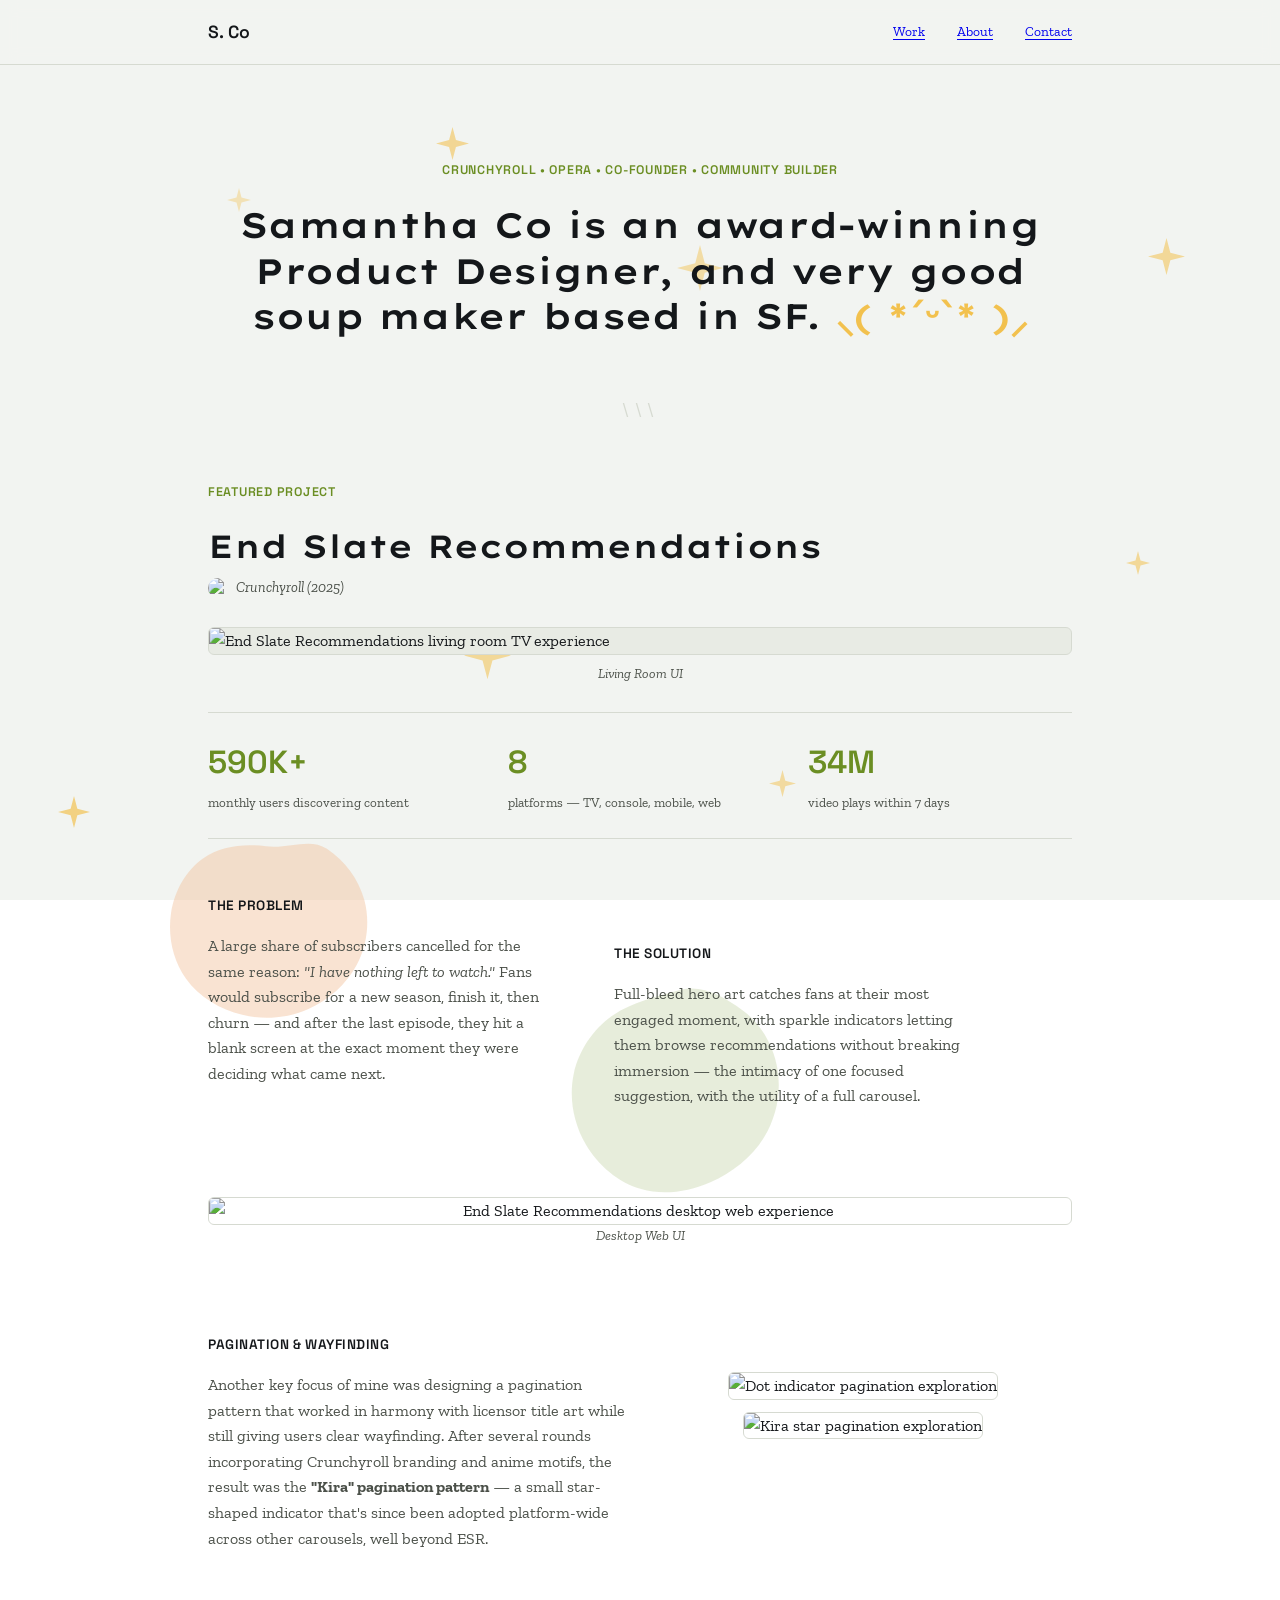
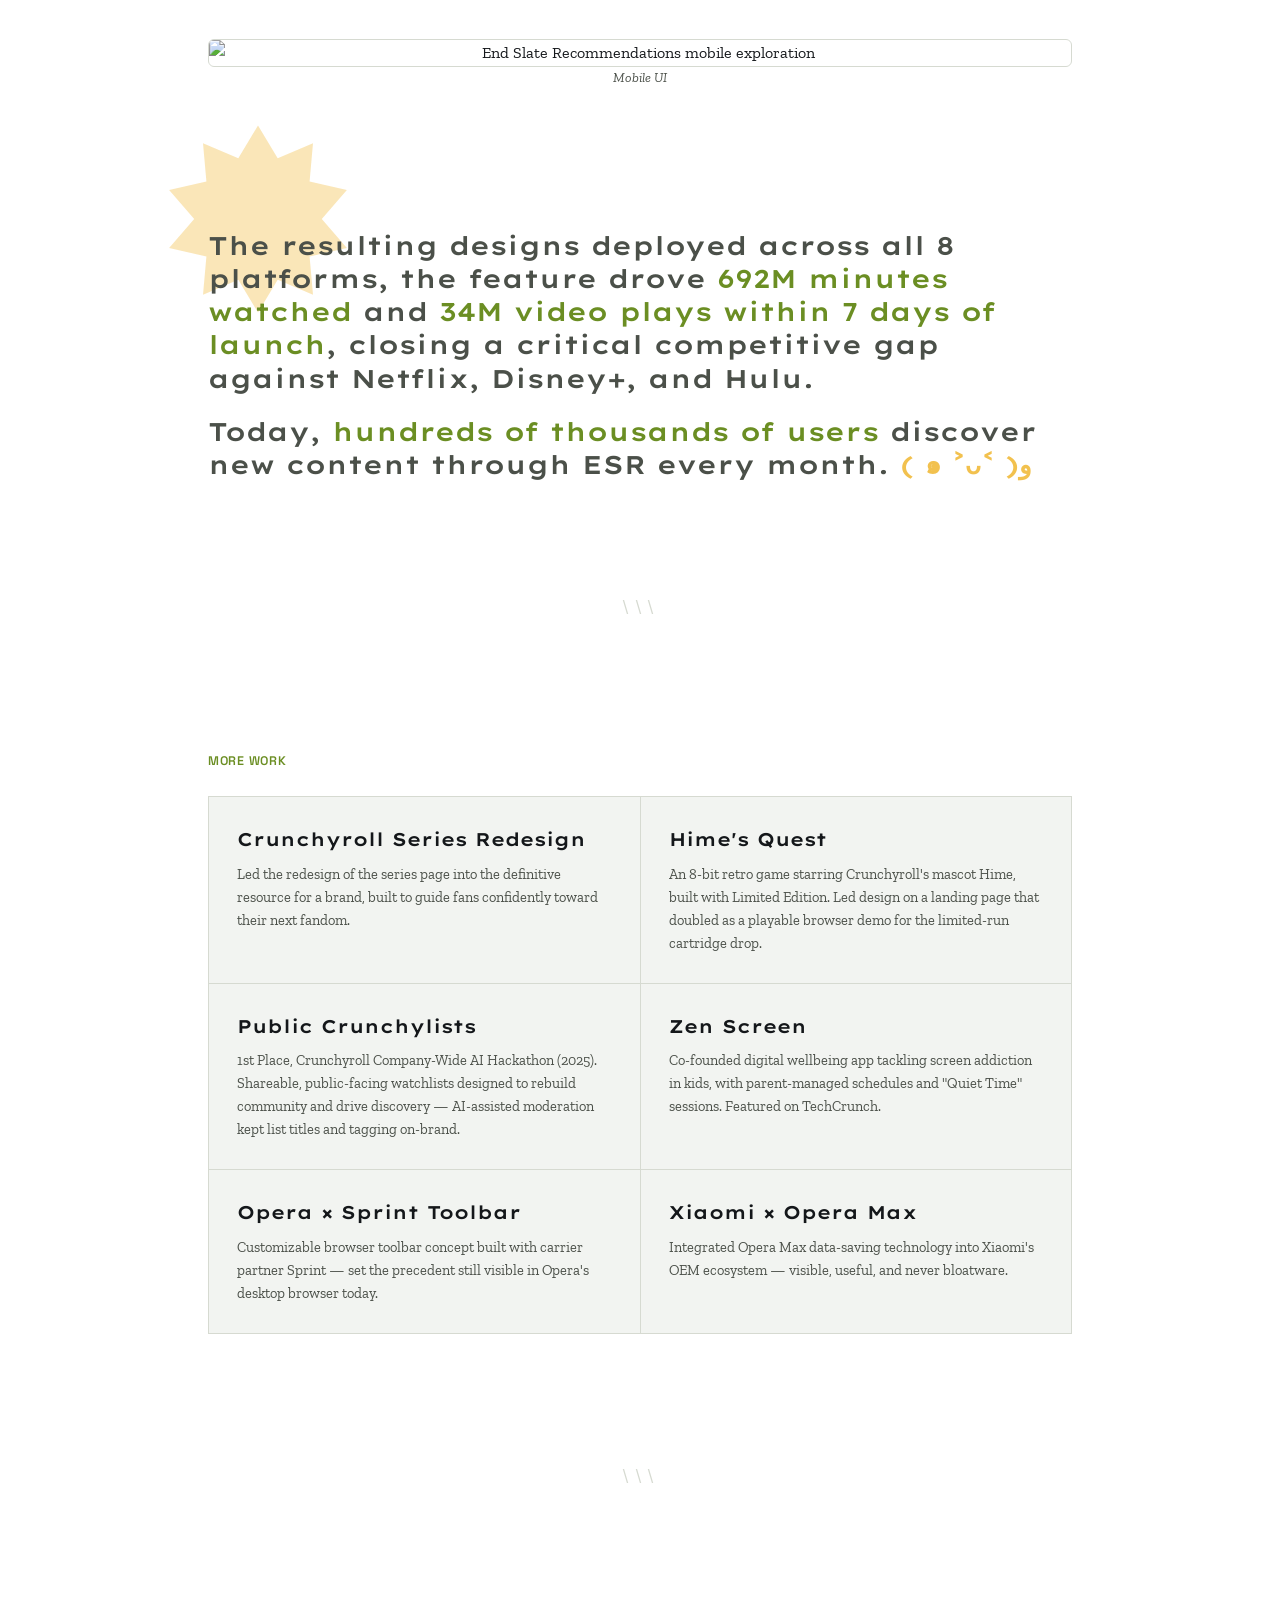
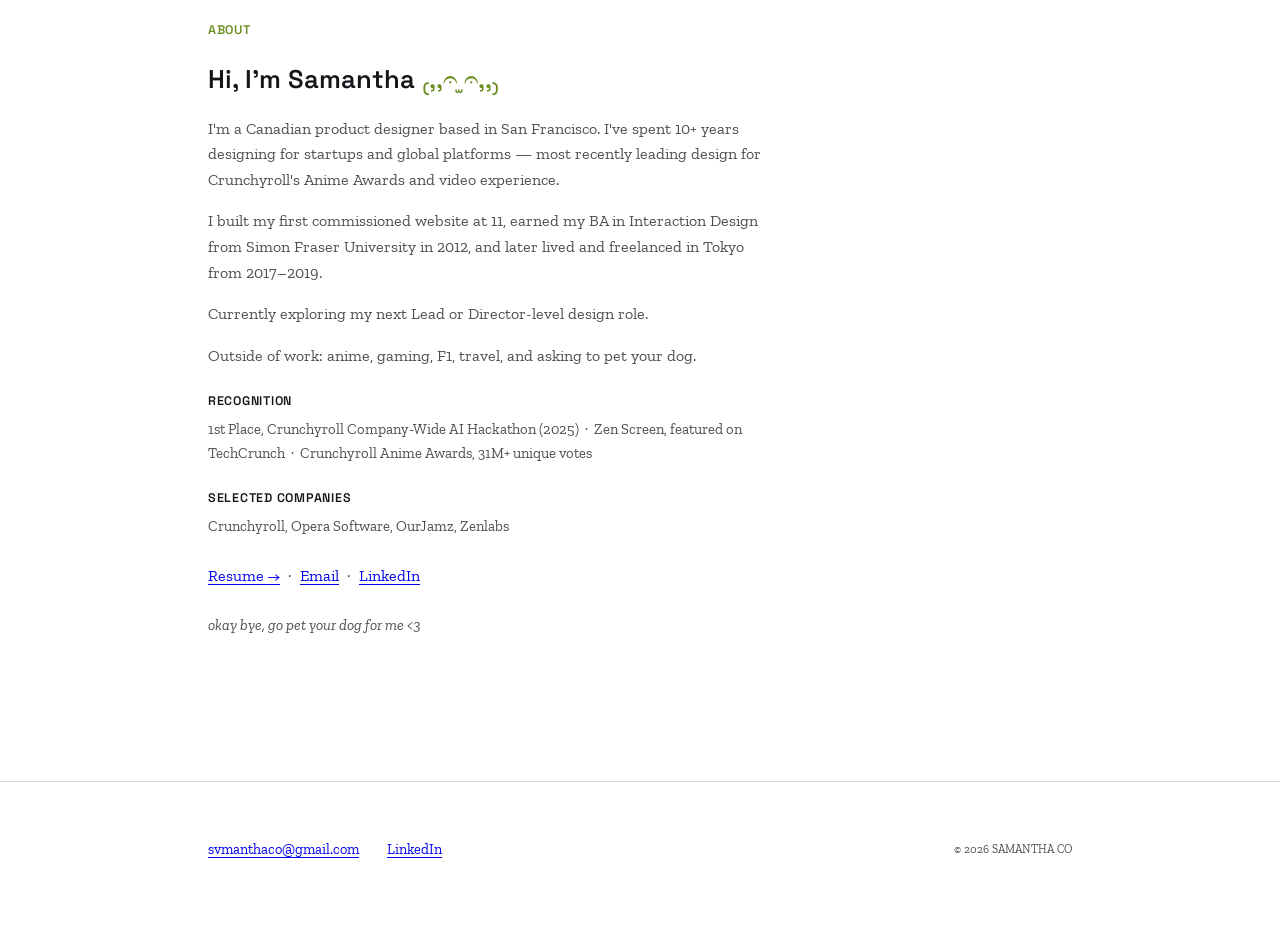
==== index.html @ 5eaee160 "html and css" ====
<!DOCTYPE html>
<html lang="en">
<head>
<meta charset="UTF-8">
<meta name="viewport" content="width=device-width, initial-scale=1.0">
<title>Samantha Co — Product Designer</title>
<link rel="preconnect" href="https://fonts.googleapis.com">
<link href="https://fonts.googleapis.com/css2?family=Zilla+Slab:ital,wght@0,400;0,500;0,600;1,400&family=Space+Grotesk:wght@500;600;700&family=Lexend+Giga:wght@500;600;700&display=swap" rel="stylesheet">
<link rel="stylesheet" href="styles.css">
</head>
<body>

<div class="stars-bg" id="starsBg" aria-hidden="true"></div>

<div class="page">

<nav>
  <div class="wrap">
    <div class="logo">S. Co</div>
    <div class="navlinks">
      <a href="#work">Work</a>
      <a href="#about">About</a>
      <a href="mailto:svmanthaco@gmail.com">Contact</a>
    </div>
  </div>
</nav>

<header class="hero wrap">
  <div class="eyebrow">Crunchyroll • Opera • Co-founder • Community Builder</div>
  <h1 class="name" style="font-size:clamp(1.5rem, 2.8vw, 2.2rem); line-height:1.3;">Samantha Co is an award-winning Product Designer, and very good soup maker based in SF. <span style="color:var(--spark);">⸜( *ˊᵕˋ* )⸝</span></h1>
  <div class="hero-breaker">\\\</div>
</header>

<section class="section" id="work">
  <div class="wrap">
    <span class="section-label">Featured Project</span>

    <h2 class="project-title">End Slate Recommendations</h2>
    <div class="subhead-row">
      <img src="crunchyroll-icon.webp" alt="Crunchyroll" class="company-icon">
      <p class="project-subhead">Crunchyroll (2025)</p>
    </div>
    <div class="featured-media">
      <img src="esr-lrx.webp" alt="End Slate Recommendations living room TV experience" style="display:block;">
    </div>
    <p class="media-caption">Living Room UI</p>
    <div class="stat-row">
      <div class="stat"><span class="num">590K+</span><span class="label">monthly users discovering content</span></div>
      <div class="stat"><span class="num">8</span><span class="label">platforms — TV, console, mobile, web</span></div>
      <div class="stat"><span class="num">34M</span><span class="label">video plays within 7 days</span></div>
    </div>

    <div class="project-body">
      <div style="display:flex; gap:56px; align-items:flex-start; flex-wrap:wrap; margin-top:56px; margin-bottom:88px;">
        <div class="problem-block" style="position:relative; max-width:350px;">
          <svg class="blob parallax" data-speed="0.15" viewBox="0 0 200 200" xmlns="http://www.w3.org/2000/svg" aria-hidden="true">
            <path fill="#F2C29B" opacity="0.45" d="M45.3,-58.6C58.8,-49.7,69.7,-35.4,74.1,-19.2C78.5,-3,76.4,15.2,68.4,30.4C60.4,45.6,46.5,57.9,30.7,64.8C14.9,71.7,-2.8,73.2,-19.8,69.1C-36.8,65,-53.1,55.3,-63.2,41.1C-73.3,26.9,-77.2,8.2,-74.6,-9.1C-72,-26.4,-62.9,-42.3,-49.7,-51.4C-36.5,-60.5,-19.3,-62.8,-1.6,-60.6C16,-58.4,32,-67.5,45.3,-58.6Z" transform="translate(100 100)" />
          </svg>
          <h4 class="reveal" style="margin-top:0;">The Problem</h4>
          <p class="reveal" style="margin-bottom:0;">A large share of subscribers cancelled for the same reason: <em>"I have nothing left to watch."</em> Fans would subscribe for a new season, finish it, then churn — and after the last episode, they hit a blank screen at the exact moment they were deciding what came next.</p>
        </div>

        <div class="solution-block" style="position:relative; max-width:350px; margin-top:48px;">
          <svg class="blob parallax" data-speed="-0.12" viewBox="0 0 200 200" xmlns="http://www.w3.org/2000/svg" aria-hidden="true">
            <path fill="var(--accent)" opacity="0.16" d="M52.4,-63.9C66.8,-53.5,76.6,-36.4,79.6,-18.4C82.6,-0.4,78.8,18.5,69.4,33.9C60,49.3,45,61.2,28,68.6C11,76,-8,78.9,-25.3,73.9C-42.6,68.9,-58.2,56,-67.8,39.6C-77.4,23.2,-81,3.3,-77.1,-14.9C-73.2,-33.1,-61.8,-49.6,-46.9,-59.8C-32,-70,-13.6,-73.9,3.8,-79C21.2,-84.1,38,-74.3,52.4,-63.9Z" transform="translate(100 100)" />
          </svg>
          <h4 class="reveal" style="margin-top:0;">The Solution</h4>
          <p class="reveal" style="margin-bottom:0;">Full-bleed hero art catches fans at their most engaged moment, with sparkle indicators letting them browse recommendations without breaking immersion — the intimacy of one focused suggestion, with the utility of a full carousel.</p>
        </div>
      </div>
      <div class="inline-media reveal">
        <img src="esr-hero-web.webp" alt="End Slate Recommendations desktop web experience" style="display:block; border-radius:6px;">
        <p class="media-caption">Desktop Web UI</p>
      </div>

      <h4 class="reveal">Pagination & Wayfinding</h4>
      <div class="focus-grid reveal">
        <p>Another key focus of mine was designing a pagination pattern that worked in harmony with licensor title art while still giving users clear wayfinding. After several rounds incorporating Crunchyroll branding and anime motifs, the result was the <strong>"Kira" pagination pattern</strong> — a small star-shaped indicator that's since been adopted platform-wide across other carousels, well beyond ESR.</p>
        <div class="inline-media stacked-media">
          <img src="bubble-splash.gif" alt="Dot indicator pagination exploration">
          <img src="star-horiz.gif" alt="Kira star pagination exploration">
        </div>
      </div>

      <div class="inline-media">
        <img src="expl-esr-mobile-android-trimmed.gif" alt="End Slate Recommendations mobile exploration">
        <p class="media-caption">Mobile UI</p>
      </div>

      <div class="results-block">
        <svg class="star-decor parallax" data-speed="0.18" viewBox="0 0 200 200" xmlns="http://www.w3.org/2000/svg" aria-hidden="true">
          <path fill="#F2C14E" opacity="0.4" d="M100.0,15.0 L117.9,44.8 L150.0,31.2 L146.9,65.9 L180.8,73.7 L158.0,100.0 L180.8,126.3 L146.9,134.1 L150.0,168.8 L117.9,155.2 L100.0,185.0 L82.1,155.2 L50.0,168.8 L53.1,134.1 L19.2,126.3 L42.0,100.0 L19.2,73.7 L53.1,65.9 L50.0,31.2 L82.1,44.8 Z" />
        </svg>
        <p class="reveal results-statement">The resulting designs deployed across all 8 platforms, the feature drove <span class="highlight-green">692M minutes watched</span> and <span class="highlight-green">34M video plays within 7 days of launch</span>, closing a critical competitive gap against Netflix, Disney+, and Hulu.</p>
        <p class="reveal results-statement">Today, <span class="highlight-green">hundreds of thousands of users</span> discover new content through ESR every month. <span style="color:#F2C14E;">( ๑ ˃ᴗ˂ )ﻭ</span></p>
      </div>
    </div>
  </div>
</section>

<div class="section-breaker">\\\</div>

<section class="section">
  <div class="wrap">
    <span class="section-label">More Work</span>
    <div class="grid">

      <a href="series-redesign.html" class="card reveal">
        <div class="card-thumb"><img src="" alt="" onerror="this.parentElement.style.display='none'"></div>
        <h3>Crunchyroll Series Redesign <span class="card-spark">✦</span></h3>
        <p>Led the redesign of the series page into the definitive resource for a brand, built to guide fans confidently toward their next fandom.</p>
      </a>

      <a href="hime.html" class="card reveal">
        <div class="card-thumb"><img src="" alt="" onerror="this.parentElement.style.display='none'"></div>
        <h3>Hime's Quest <span class="card-spark">✦</span></h3>
        <p>An 8-bit retro game starring Crunchyroll's mascot Hime, built with Limited Edition. Led design on a landing page that doubled as a playable browser demo for the limited-run cartridge drop.</p>
      </a>

      <a href="crunchylists.html" class="card reveal">
        <div class="card-thumb"><img src="https://hellosamantha.co/s/Crunchylists-Thumb.png" alt="" onerror="this.parentElement.style.display='none'"></div>
        <h3>Public Crunchylists <span class="card-spark">✦</span></h3>
        <p>1st Place, Crunchyroll Company-Wide AI Hackathon (2025). Shareable, public-facing watchlists designed to rebuild community and drive discovery — AI-assisted moderation kept list titles and tagging on-brand.</p>
      </a>

      <a href="zen.html" class="card reveal">
        <div class="card-thumb"><img src="https://hellosamantha.co/s/zenanimation.gif" alt="" onerror="this.parentElement.style.display='none'"></div>
        <h3>Zen Screen <span class="card-spark">✦</span></h3>
        <p>Co-founded digital wellbeing app tackling screen addiction in kids, with parent-managed schedules and "Quiet Time" sessions. Featured on TechCrunch.</p>
      </a>

      <div class="card reveal">
        <div class="card-thumb"><img src="https://hellosamantha.co/s/toolbarthumb.png" alt="" onerror="this.parentElement.style.display='none'"></div>
        <h3>Opera × Sprint Toolbar <span class="card-spark">✦</span></h3>
        <p>Customizable browser toolbar concept built with carrier partner Sprint — set the precedent still visible in Opera's desktop browser today.</p>
      </div>

      <a href="xiaomi.html" class="card reveal">
        <div class="card-thumb"><img src="https://hellosamantha.co/s/xiaomithumbnai.png" alt="" onerror="this.parentElement.style.display='none'"></div>
        <h3>Xiaomi × Opera Max <span class="card-spark">✦</span></h3>
        <p>Integrated Opera Max data-saving technology into Xiaomi's OEM ecosystem — visible, useful, and never bloatware.</p>
      </a>


    </div>
  </div>
</section>

<div class="section-breaker">\\\</div>

<section class="section" id="about">
  <div class="wrap">
    <span class="section-label">About</span>
    <div class="about-grid">
      <div class="about-photo"><img src="https://hellosamantha.co/s/MVIMG_20180107_184158.jpg" alt="Samantha Co" onerror="this.parentElement.style.display='none'"></div>
      <div class="about-text">
        <h2 class="about-greeting">Hi, I'm Samantha <span class="emoticon">₍,,𝄐 ̫𝄐,,₎</span></h2>
        <p>I'm a Canadian product designer based in San Francisco. I've spent 10+ years designing for startups and global platforms — most recently leading design for Crunchyroll's Anime Awards and video experience.</p>
        <p>I built my first commissioned website at 11, earned my BA in Interaction Design from Simon Fraser University in 2012, and later lived and freelanced in Tokyo from 2017–2019.</p>
        <p>Currently exploring my next Lead or Director-level design role.</p>
        <p>Outside of work: anime, gaming, F1, travel, and asking to pet your dog.</p>

        <h4 class="about-subhead">Recognition</h4>
        <p class="about-list">1st Place, Crunchyroll Company-Wide AI Hackathon (2025) &nbsp;·&nbsp; Zen Screen, featured on TechCrunch &nbsp;·&nbsp; Crunchyroll Anime Awards, 31M+ unique votes</p>

        <h4 class="about-subhead">Selected Companies</h4>
        <p class="about-list">Crunchyroll, Opera Software, OurJamz, Zenlabs</p>

        <p class="about-contact"><a href="https://hellosamantha.co/s/SCoResume2026.pdf">Resume →</a> &nbsp;·&nbsp; <a href="mailto:svmanthaco@gmail.com">Email</a> &nbsp;·&nbsp; <a href="https://www.linkedin.com/in/samanthaco/">LinkedIn</a></p>

        <p class="signoff">okay bye, go pet your dog for me &lt;3</p>
      </div>
    </div>
  </div>
</section>

<footer>
  <div class="wrap">
    <div class="footer-links">
      <a href="mailto:svmanthaco@gmail.com">svmanthaco@gmail.com</a>
      <a href="https://www.linkedin.com/in/samanthaco/">LinkedIn</a>
    </div>
    <div class="footer-note">© 2026 SAMANTHA CO</div>
  </div>
</footer>

</div><!-- /.page -->

<script>
  (function(){
    var bg = document.getElementById('starsBg');
    if(!bg) return;
    var count = window.innerWidth < 640 ? 4 : 8;
    var cols = window.innerWidth < 640 ? 2 : 4;
    var rows = Math.ceil(count / cols);
    var cellW = 100 / cols;
    var cellH = 100 / rows;
    var cell = 0;
    for(var i = 0; i < count; i++){
      var star = document.createElement('div');
      star.className = 'star';
      var size = (Math.random() * 26 + 22).toFixed(1);
      star.style.width = size + 'px';
      star.style.height = size + 'px';
      var col = cell % cols;
      var row = Math.floor(cell / cols);
      cell++;
      var top = row * cellH + Math.random() * (cellH * 0.7) + cellH * 0.1;
      var left = col * cellW + Math.random() * (cellW * 0.7) + cellW * 0.1;
      star.style.top = top + '%';
      star.style.left = left + '%';
      star.style.opacity = (Math.random() * 0.4 + 0.35).toFixed(2);
      star.style.animationDelay = (Math.random() * 3.4).toFixed(2) + 's';
      star.style.animationDuration = (2.4 + Math.random() * 2.4).toFixed(2) + 's';
      bg.appendChild(star);
    }
  })();

  (function(){
    var parallaxEls = document.querySelectorAll('.parallax');
    if(!parallaxEls.length) return;
    var reduceMotion = window.matchMedia('(prefers-reduced-motion: reduce)').matches;
    if(reduceMotion) return;
    var ticking = false;
    function updateParallax(){
      var viewportCenter = window.innerHeight / 2;
      parallaxEls.forEach(function(el){
        var speed = parseFloat(el.getAttribute('data-speed')) || 0.15;
        var rect = el.getBoundingClientRect();
        var elCenter = rect.top + rect.height / 2;
        var distanceFromCenter = elCenter - viewportCenter;
        var offset = Math.max(-60, Math.min(60, distanceFromCenter * speed * -1));
        el.style.transform = 'translateY(' + offset + 'px)';
      });
      ticking = false;
    }
    window.addEventListener('scroll', function(){
      if(!ticking){
        window.requestAnimationFrame(updateParallax);
        ticking = true;
      }
    }, { passive: true });
    window.addEventListener('resize', updateParallax, { passive: true });
    updateParallax();
  })();

  (function(){
    var revealEls = document.querySelectorAll('.reveal');
    if(!('IntersectionObserver' in window) || !revealEls.length){
      revealEls.forEach(function(el){ el.classList.add('is-visible'); });
      return;
    }
    var observer = new IntersectionObserver(function(entries){
      entries.forEach(function(entry){
        if(entry.isIntersecting){
          entry.target.classList.add('is-visible');
        } else {
          entry.target.classList.remove('is-visible');
        }
      });
    }, { threshold: 0.15, rootMargin: '0px 0px -40px 0px' });
    revealEls.forEach(function(el){ observer.observe(el); });
  })();
</script>

</body>
</html>
---- styles.css ----
:root{
    --bg: #F2F4F1;
    --bg-raised: #E8EBE4;
    --ink: #14171A;
    --ink-soft: #4B5049;
    --line: #D6DAD1;
    --accent: #6B8E23;
    --link-color: #0000EE;
    --spark: #F2C14E;
  }
  *{box-sizing:border-box; margin:0; padding:0;}
  html{scroll-behavior:smooth;}
  body{
    color:var(--ink);
    font-family:'Zilla Slab', serif;
    line-height:1.6;
    -webkit-font-smoothing:antialiased;
  }
  .page{position:relative; z-index:1;}
  .stars-bg{position:fixed; inset:0; z-index:0; overflow:hidden; pointer-events:none; background:var(--bg);}
  .star{
    position:absolute;
    background-image:url("data:image/svg+xml;utf8,<svg xmlns='http://www.w3.org/2000/svg' viewBox='0 0 24 24'><path d='M12 0 L14.5 9.5 L24 12 L14.5 14.5 L12 24 L9.5 14.5 L0 12 L9.5 9.5 Z' fill='%23F2C14E'/></svg>");
    background-size:contain; background-repeat:no-repeat; background-position:center;
    animation:twinkle 3.4s ease-in-out infinite;
  }
  @media (prefers-reduced-motion: reduce){
    .star{animation:none; opacity:0.4 !important;}
  }

  /* --- scroll reveal --- */
  .reveal{
    opacity:0; transform:translateY(22px);
    transition:opacity 0.7s ease, transform 0.7s ease;
  }
  .reveal.is-visible{opacity:1; transform:translateY(0);}
  .card.reveal:nth-child(2){transition-delay:0.06s;}
  .card.reveal:nth-child(3){transition-delay:0.12s;}
  .card.reveal:nth-child(4){transition-delay:0.18s;}
  .card.reveal:nth-child(5){transition-delay:0.24s;}
  @media (prefers-reduced-motion: reduce){
    .reveal{opacity:1; transform:none; transition:none;}
  }
  a{color:inherit; text-decoration:none;}
  .wrap{max-width:920px; margin:0 auto; padding:0 28px;}

  /* --- nav --- */
  nav{
    position:sticky; top:0; z-index:50;
    background:rgba(242,244,241,0.85);
    backdrop-filter:blur(8px);
    border-bottom:1px solid var(--line);
  }
  nav .wrap{display:flex; align-items:center; justify-content:space-between; height:64px;}
  .logo{font-family:'Space Grotesk', sans-serif; font-weight:600; font-size:1.1rem; letter-spacing:0.02em;}
  .navlinks{display:flex; gap:32px; font-size:0.85rem;}
  .navlinks a{position:relative; padding:4px 0; font-family:'Zilla Slab', serif; color:var(--link-color); text-decoration:underline; text-underline-offset:3px;}
  a:focus-visible{outline:2px solid var(--link-color); outline-offset:3px; border-radius:2px;}
  .about-text a, .footer-links a{
    font-family:'Zilla Slab', serif; color:var(--link-color); text-decoration:underline; text-underline-offset:3px;
  }

  /* --- hero --- */
  .hero{padding-top:96px; padding-bottom:32px; position:relative; text-align:center;}
  .hero-breaker{
    font-family:'Zilla Slab', serif; font-size:1.2rem; color:var(--line);
    margin-top:56px; letter-spacing:0.3em;
  }
  .hero .eyebrow{
    font-family:'Space Grotesk', sans-serif; font-weight:600; font-size:0.78rem; color:var(--accent);
    letter-spacing:0.06em; text-transform:uppercase; display:flex; align-items:center; justify-content:center; gap:8px; margin-bottom:22px;
  }
  .spark{display:inline-block; animation:twinkle 2.6s ease-in-out infinite;}
  @keyframes twinkle{0%,100%{opacity:1; transform:scale(1);} 50%{opacity:0.55; transform:scale(0.85);}}
  h1.name{
    font-family:'Lexend Giga', sans-serif; font-weight:600; font-size:clamp(2.6rem, 6vw, 4.4rem);
    line-height:1.02; letter-spacing:-0.01em;
  }
  h1.name em{font-style:italic; font-weight:300; color:var(--accent);}
  .role{
    font-family:'Space Grotesk', sans-serif; font-weight:500; font-size:1.3rem;
    color:var(--ink-soft); margin-top:10px;
  }
  .thesis{max-width:none; margin-top:28px; font-size:1.05rem; color:var(--ink-soft);}
  .hero-meta{display:flex; gap:24px; margin-top:10px; font-family:'Zilla Slab', serif; font-style:italic; font-size:0.78rem; color:var(--ink-soft); flex-wrap:wrap;}

  /* --- section labels --- */
  .section{padding:128px 0;}
  #work{padding-top:24px; padding-bottom:24px;}
  .section-breaker{
    text-align:center; font-family:'Zilla Slab', serif; font-size:1.2rem; color:var(--line); letter-spacing:0.3em;
  }
  .section-label{
    font-family:'Space Grotesk', sans-serif; font-weight:600; font-size:0.78rem; color:var(--accent);
    text-transform:uppercase; letter-spacing:0.06em; margin-bottom:18px; display:block;
  }

  /* --- featured project --- */
  .featured-media{
    width:100%; border-radius:6px; overflow:hidden; margin:28px 0 8px;
    border:1px solid var(--line); background:var(--bg-raised);
  }
  .featured-media img{width:100%; display:block;}
  .media-caption{
    font-family:'Zilla Slab', serif; font-style:italic; font-size:0.85rem; color:var(--ink-soft);
    margin-top:0; margin-bottom:28px; text-align:center;
  }
  h2.project-title{
    font-family:'Lexend Giga', sans-serif; font-weight:600; font-size:2rem; margin-bottom:4px;
  }
  .project-subhead{
    font-family:'Zilla Slab', serif; font-style:italic; font-size:0.9rem; color:var(--ink-soft);
    margin-bottom:0;
  }
  .project-subhead a{color:var(--link-color); text-decoration:underline; text-underline-offset:3px;}
  .subhead-row{display:flex; align-items:center; gap:8px;}
  .company-icon{
    width:20px; height:20px; border-radius:50%; object-fit:cover; flex-shrink:0; display:block;
  }
  .stat-row{
    display:flex; gap:36px; flex-wrap:wrap; margin:28px 0 32px;
    padding:24px 0; border-top:1px solid var(--line); border-bottom:1px solid var(--line);
    justify-content:space-between;
  }
  .stat{flex:1; min-width:140px;}
  .stat .num{font-family:'Space Grotesk', sans-serif; font-weight:600; font-size:2rem; color:var(--accent); display:block;}
  .stat .label{font-size:0.82rem; color:var(--ink-soft); margin-top:2px;}
  .project-body p{margin-bottom:88px; color:var(--ink-soft); max-width:none;}
  .results-statement{
    font-family:'Lexend Giga', sans-serif; font-weight:600; font-size:1.6rem; line-height:1.3;
    color:var(--ink); max-width:none;
  }
  .highlight-green{color:var(--accent);}
  .results-block{position:relative; margin-top:140px;}
  .results-block .results-statement:first-of-type{margin-bottom:20px;}
  .results-block .star-decor{
    position:absolute; top:-60px; left:-80px; width:260px; height:220px; z-index:-1; pointer-events:none;
  }
  .inline-media{margin:0 0 88px; max-width:none; text-align:center;}
  .inline-media img{width:100%; border-radius:6px; border:1px solid var(--line); display:block;}
  .inline-media .media-caption{margin-bottom:0; max-width:none;}
  .stacked-media{display:flex; flex-direction:column; align-items:center;}
  .stacked-media img{margin-bottom:12px; max-width:75%;}
  .stacked-media img:last-of-type{margin-bottom:0;}
  .focus-grid{
    display:grid; grid-template-columns:1fr 1fr; gap:28px; align-items:start;
    width:100%; margin:8px 0 88px;
  }
  .focus-grid .inline-media img{max-height:160px; width:auto; display:block;}
  .focus-grid p{margin-bottom:0; max-width:none;}
  @media (max-width:640px){.focus-grid{grid-template-columns:1fr;}}
  .project-body h4{
    font-family:'Space Grotesk', sans-serif; font-weight:600; font-size:0.85rem; color:var(--ink);
    text-transform:uppercase; letter-spacing:0.04em; margin:48px 0 16px;
  }
  .problem-block{position:relative;}
  .solution-block{position:relative;}
  .problem-block .blob{
    position:absolute; top:-40px; left:-70px; width:260px; height:260px; z-index:-1; pointer-events:none;
  }
  .solution-block .blob{
    position:absolute; top:-40px; right:160px; width:260px; height:260px; z-index:-1; pointer-events:none;
  }

  /* --- project grid --- */
  .grid{display:grid; grid-template-columns:1fr 1fr; gap:1px; background:var(--line); border:1px solid var(--line); margin-top:24px;}
  .card{background:var(--bg); padding:28px; transition:background 0.2s ease;}
  .card:hover{background:var(--bg-raised);}
  .card:hover .card-spark{opacity:1; transform:scale(1);}
  .card-thumb{width:100%; aspect-ratio:16/10; border-radius:4px; overflow:hidden; background:var(--bg-raised); margin-bottom:16px; border:1px solid var(--line);}
  .card-thumb img{width:100%; height:100%; object-fit:cover; display:block;}
  .card h3{font-family:'Lexend Giga', sans-serif; font-weight:600; font-size:1.15rem; display:flex; align-items:center; gap:8px;}
  .card-spark{color:var(--spark); opacity:0; transform:scale(0.6); transition:all 0.25s ease; font-size:0.9rem;}
  .card p{font-size:0.9rem; color:var(--ink-soft); margin-top:8px;}
  @media (max-width:640px){.grid{grid-template-columns:1fr;}}

  /* --- about --- */
  .about-grid{display:flex; gap:48px; flex-wrap:wrap; align-items:flex-start;}
  .about-photo{width:180px; height:180px; border-radius:6px; overflow:hidden; flex-shrink:0; background:var(--bg-raised); border:1px solid var(--line);}
  .about-photo img{width:100%; height:100%; object-fit:cover; display:block;}
  .about-text{flex:1; min-width:280px; max-width:560px; color:var(--ink-soft);}
  .about-text p{margin-bottom:16px;}
  .about-greeting{
    font-family:'Space Grotesk', sans-serif; font-weight:600; font-size:1.6rem; color:var(--ink); margin-bottom:16px;
  }
  .about-greeting .emoticon{color:var(--accent); font-weight:500; font-family:'Space Grotesk', sans-serif;}
  .about-subhead{
    font-family:'Space Grotesk', sans-serif; font-weight:600; font-size:0.78rem; color:var(--ink);
    text-transform:uppercase; letter-spacing:0.06em; margin:24px 0 6px;
  }
  .about-list{font-size:0.92rem;}
  .about-contact{margin-top:24px;}
  .signoff{
    font-family:'Zilla Slab', serif; font-style:italic; color:var(--ink-soft); font-size:0.95rem;
    margin-top:24px; margin-bottom:0;
  }

  /* --- footer --- */
  footer{padding:56px 0 64px; border-top:1px solid var(--line);}
  footer .wrap{display:flex; justify-content:space-between; align-items:center; flex-wrap:wrap; gap:16px;}
  .footer-links{display:flex; gap:28px; font-size:0.9rem;}
  .footer-note{font-family:'Zilla Slab', serif; font-size:0.72rem; color:var(--ink-soft);}

  @media (prefers-reduced-motion: reduce){
    .spark{animation:none;}
    *{transition:none !important;}
  }
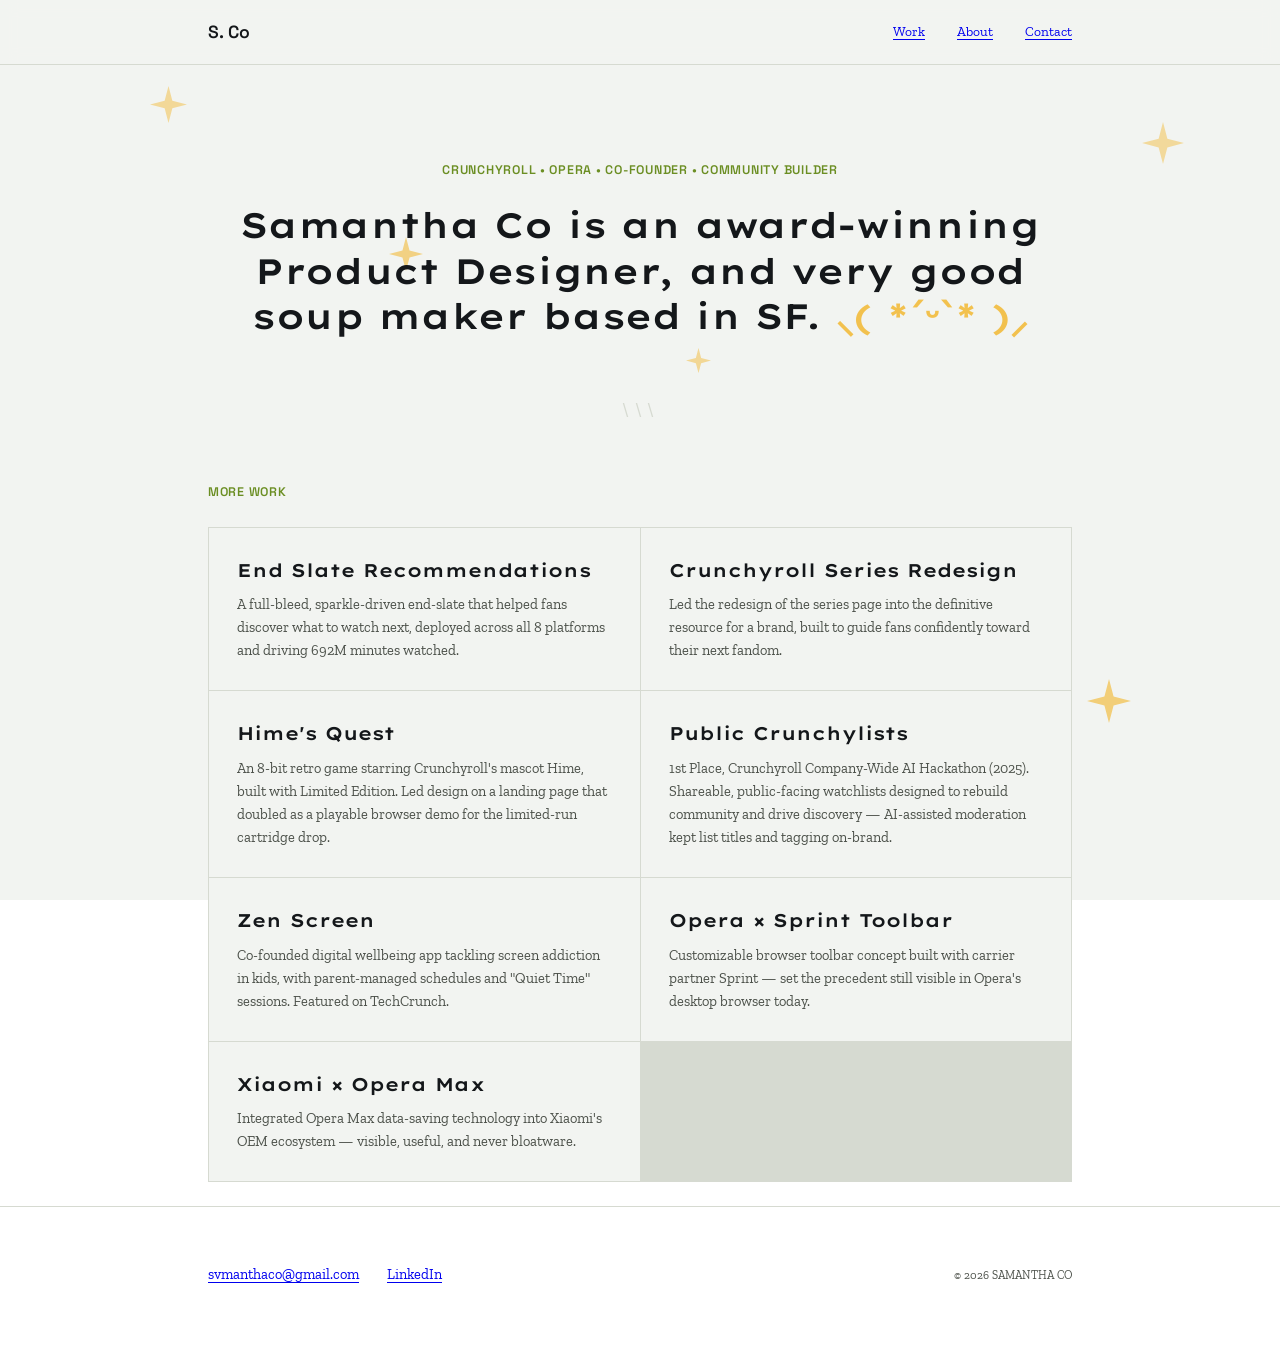
==== commit f0d26c9f: "fix all add about" ====
--- a/index.html
+++ b/index.html
@@ -7,6 +7,12 @@
 <link rel="preconnect" href="https://fonts.googleapis.com">
 <link href="https://fonts.googleapis.com/css2?family=Zilla+Slab:ital,wght@0,400;0,500;0,600;1,400&family=Space+Grotesk:wght@500;600;700&family=Lexend+Giga:wght@500;600;700&display=swap" rel="stylesheet">
 <link rel="stylesheet" href="styles.css">
+<style>
+  .back-link{
+    font-family:'Space Grotesk', sans-serif; font-weight:600; font-size:0.78rem; color:var(--accent);
+    letter-spacing:0.06em; text-transform:uppercase; display:inline-flex; align-items:center; gap:6px;
+  }
+</style>
 </head>
 <body>
 
@@ -19,7 +25,7 @@
     <div class="logo">S. Co</div>
     <div class="navlinks">
       <a href="#work">Work</a>
-      <a href="#about">About</a>
+      <a href="about.html">About</a>
       <a href="mailto:svmanthaco@gmail.com">Contact</a>
     </div>
   </div>
@@ -33,77 +39,14 @@
 
 <section class="section" id="work">
   <div class="wrap">
-    <span class="section-label">Featured Project</span>
-
-    <h2 class="project-title">End Slate Recommendations</h2>
-    <div class="subhead-row">
-      <img src="crunchyroll-icon.webp" alt="Crunchyroll" class="company-icon">
-      <p class="project-subhead">Crunchyroll (2025)</p>
-    </div>
-    <div class="featured-media">
-      <img src="esr-lrx.webp" alt="End Slate Recommendations living room TV experience" style="display:block;">
-    </div>
-    <p class="media-caption">Living Room UI</p>
-    <div class="stat-row">
-      <div class="stat"><span class="num">590K+</span><span class="label">monthly users discovering content</span></div>
-      <div class="stat"><span class="num">8</span><span class="label">platforms — TV, console, mobile, web</span></div>
-      <div class="stat"><span class="num">34M</span><span class="label">video plays within 7 days</span></div>
-    </div>
-
-    <div class="project-body">
-      <div style="display:flex; gap:56px; align-items:flex-start; flex-wrap:wrap; margin-top:56px; margin-bottom:88px;">
-        <div class="problem-block" style="position:relative; max-width:350px;">
-          <svg class="blob parallax" data-speed="0.15" viewBox="0 0 200 200" xmlns="http://www.w3.org/2000/svg" aria-hidden="true">
-            <path fill="#F2C29B" opacity="0.45" d="M45.3,-58.6C58.8,-49.7,69.7,-35.4,74.1,-19.2C78.5,-3,76.4,15.2,68.4,30.4C60.4,45.6,46.5,57.9,30.7,64.8C14.9,71.7,-2.8,73.2,-19.8,69.1C-36.8,65,-53.1,55.3,-63.2,41.1C-73.3,26.9,-77.2,8.2,-74.6,-9.1C-72,-26.4,-62.9,-42.3,-49.7,-51.4C-36.5,-60.5,-19.3,-62.8,-1.6,-60.6C16,-58.4,32,-67.5,45.3,-58.6Z" transform="translate(100 100)" />
-          </svg>
-          <h4 class="reveal" style="margin-top:0;">The Problem</h4>
-          <p class="reveal" style="margin-bottom:0;">A large share of subscribers cancelled for the same reason: <em>"I have nothing left to watch."</em> Fans would subscribe for a new season, finish it, then churn — and after the last episode, they hit a blank screen at the exact moment they were deciding what came next.</p>
-        </div>
-
-        <div class="solution-block" style="position:relative; max-width:350px; margin-top:48px;">
-          <svg class="blob parallax" data-speed="-0.12" viewBox="0 0 200 200" xmlns="http://www.w3.org/2000/svg" aria-hidden="true">
-            <path fill="var(--accent)" opacity="0.16" d="M52.4,-63.9C66.8,-53.5,76.6,-36.4,79.6,-18.4C82.6,-0.4,78.8,18.5,69.4,33.9C60,49.3,45,61.2,28,68.6C11,76,-8,78.9,-25.3,73.9C-42.6,68.9,-58.2,56,-67.8,39.6C-77.4,23.2,-81,3.3,-77.1,-14.9C-73.2,-33.1,-61.8,-49.6,-46.9,-59.8C-32,-70,-13.6,-73.9,3.8,-79C21.2,-84.1,38,-74.3,52.4,-63.9Z" transform="translate(100 100)" />
-          </svg>
-          <h4 class="reveal" style="margin-top:0;">The Solution</h4>
-          <p class="reveal" style="margin-bottom:0;">Full-bleed hero art catches fans at their most engaged moment, with sparkle indicators letting them browse recommendations without breaking immersion — the intimacy of one focused suggestion, with the utility of a full carousel.</p>
-        </div>
-      </div>
-      <div class="inline-media reveal">
-        <img src="esr-hero-web.webp" alt="End Slate Recommendations desktop web experience" style="display:block; border-radius:6px;">
-        <p class="media-caption">Desktop Web UI</p>
-      </div>
-
-      <h4 class="reveal">Pagination & Wayfinding</h4>
-      <div class="focus-grid reveal">
-        <p>Another key focus of mine was designing a pagination pattern that worked in harmony with licensor title art while still giving users clear wayfinding. After several rounds incorporating Crunchyroll branding and anime motifs, the result was the <strong>"Kira" pagination pattern</strong> — a small star-shaped indicator that's since been adopted platform-wide across other carousels, well beyond ESR.</p>
-        <div class="inline-media stacked-media">
-          <img src="bubble-splash.gif" alt="Dot indicator pagination exploration">
-          <img src="star-horiz.gif" alt="Kira star pagination exploration">
-        </div>
-      </div>
-
-      <div class="inline-media">
-        <img src="expl-esr-mobile-android-trimmed.gif" alt="End Slate Recommendations mobile exploration">
-        <p class="media-caption">Mobile UI</p>
-      </div>
-
-      <div class="results-block">
-        <svg class="star-decor parallax" data-speed="0.18" viewBox="0 0 200 200" xmlns="http://www.w3.org/2000/svg" aria-hidden="true">
-          <path fill="#F2C14E" opacity="0.4" d="M100.0,15.0 L117.9,44.8 L150.0,31.2 L146.9,65.9 L180.8,73.7 L158.0,100.0 L180.8,126.3 L146.9,134.1 L150.0,168.8 L117.9,155.2 L100.0,185.0 L82.1,155.2 L50.0,168.8 L53.1,134.1 L19.2,126.3 L42.0,100.0 L19.2,73.7 L53.1,65.9 L50.0,31.2 L82.1,44.8 Z" />
-        </svg>
-        <p class="reveal results-statement">The resulting designs deployed across all 8 platforms, the feature drove <span class="highlight-green">692M minutes watched</span> and <span class="highlight-green">34M video plays within 7 days of launch</span>, closing a critical competitive gap against Netflix, Disney+, and Hulu.</p>
-        <p class="reveal results-statement">Today, <span class="highlight-green">hundreds of thousands of users</span> discover new content through ESR every month. <span style="color:#F2C14E;">( ๑ ˃ᴗ˂ )ﻭ</span></p>
-      </div>
-    </div>
-  </div>
-</section>
-
-<div class="section-breaker">\\\</div>
-
-<section class="section">
-  <div class="wrap">
     <span class="section-label">More Work</span>
     <div class="grid">
+
+      <a href="esr.html" class="card reveal">
+        <div class="card-thumb"><img src="esr-lrx.webp" alt="" onerror="this.parentElement.style.display='none'"></div>
+        <h3>End Slate Recommendations <span class="card-spark">✦</span></h3>
+        <p>A full-bleed, sparkle-driven end-slate that helped fans discover what to watch next, deployed across all 8 platforms and driving 692M minutes watched.</p>
+      </a>
 
       <a href="series-redesign.html" class="card reveal">
         <div class="card-thumb"><img src="" alt="" onerror="this.parentElement.style.display='none'"></div>
@@ -142,34 +85,6 @@
       </a>
 
 
-    </div>
-  </div>
-</section>
-
-<div class="section-breaker">\\\</div>
-
-<section class="section" id="about">
-  <div class="wrap">
-    <span class="section-label">About</span>
-    <div class="about-grid">
-      <div class="about-photo"><img src="https://hellosamantha.co/s/MVIMG_20180107_184158.jpg" alt="Samantha Co" onerror="this.parentElement.style.display='none'"></div>
-      <div class="about-text">
-        <h2 class="about-greeting">Hi, I'm Samantha <span class="emoticon">₍,,𝄐 ̫𝄐,,₎</span></h2>
-        <p>I'm a Canadian product designer based in San Francisco. I've spent 10+ years designing for startups and global platforms — most recently leading design for Crunchyroll's Anime Awards and video experience.</p>
-        <p>I built my first commissioned website at 11, earned my BA in Interaction Design from Simon Fraser University in 2012, and later lived and freelanced in Tokyo from 2017–2019.</p>
-        <p>Currently exploring my next Lead or Director-level design role.</p>
-        <p>Outside of work: anime, gaming, F1, travel, and asking to pet your dog.</p>
-
-        <h4 class="about-subhead">Recognition</h4>
-        <p class="about-list">1st Place, Crunchyroll Company-Wide AI Hackathon (2025) &nbsp;·&nbsp; Zen Screen, featured on TechCrunch &nbsp;·&nbsp; Crunchyroll Anime Awards, 31M+ unique votes</p>
-
-        <h4 class="about-subhead">Selected Companies</h4>
-        <p class="about-list">Crunchyroll, Opera Software, OurJamz, Zenlabs</p>
-
-        <p class="about-contact"><a href="https://hellosamantha.co/s/SCoResume2026.pdf">Resume →</a> &nbsp;·&nbsp; <a href="mailto:svmanthaco@gmail.com">Email</a> &nbsp;·&nbsp; <a href="https://www.linkedin.com/in/samanthaco/">LinkedIn</a></p>
-
-        <p class="signoff">okay bye, go pet your dog for me &lt;3</p>
-      </div>
     </div>
   </div>
 </section>
--- a/styles.css
+++ b/styles.css
@@ -56,7 +56,7 @@
   .navlinks{display:flex; gap:32px; font-size:0.85rem;}
   .navlinks a{position:relative; padding:4px 0; font-family:'Zilla Slab', serif; color:var(--link-color); text-decoration:underline; text-underline-offset:3px;}
   a:focus-visible{outline:2px solid var(--link-color); outline-offset:3px; border-radius:2px;}
-  .about-text a, .footer-links a{
+  .about-text a, .footer-links a, .project-body a{
     font-family:'Zilla Slab', serif; color:var(--link-color); text-decoration:underline; text-underline-offset:3px;
   }
 
@@ -140,7 +140,7 @@
   .inline-media img{width:100%; border-radius:6px; border:1px solid var(--line); display:block;}
   .inline-media .media-caption{margin-bottom:0; max-width:none;}
   .stacked-media{display:flex; flex-direction:column; align-items:center;}
-  .stacked-media img{margin-bottom:12px; max-width:75%;}
+  .stacked-media img{margin-bottom:12px; width:30%;}
   .stacked-media img:last-of-type{margin-bottom:0;}
   .focus-grid{
     display:grid; grid-template-columns:1fr 1fr; gap:28px; align-items:start;
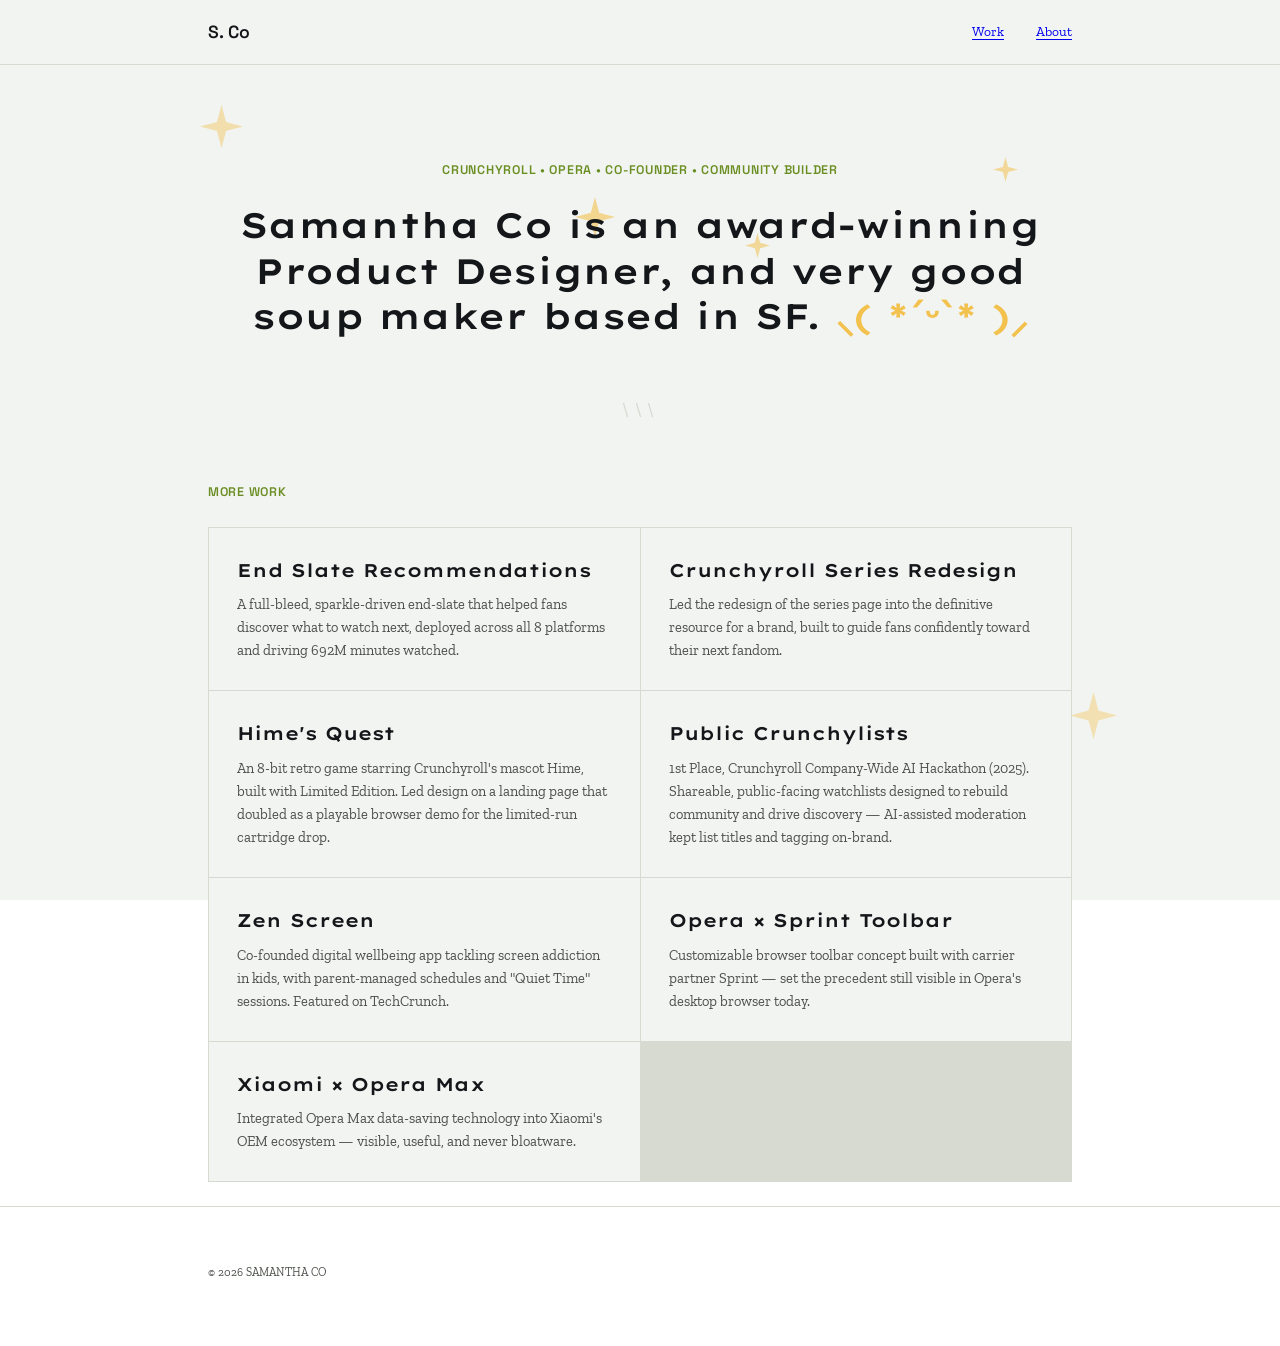
==== commit 25dd3979: "fix all" ====
--- a/index.html
+++ b/index.html
@@ -26,7 +26,6 @@
     <div class="navlinks">
       <a href="#work">Work</a>
       <a href="about.html">About</a>
-      <a href="mailto:svmanthaco@gmail.com">Contact</a>
     </div>
   </div>
 </nav>
@@ -91,10 +90,6 @@
 
 <footer>
   <div class="wrap">
-    <div class="footer-links">
-      <a href="mailto:svmanthaco@gmail.com">svmanthaco@gmail.com</a>
-      <a href="https://www.linkedin.com/in/samanthaco/">LinkedIn</a>
-    </div>
     <div class="footer-note">© 2026 SAMANTHA CO</div>
   </div>
 </footer>
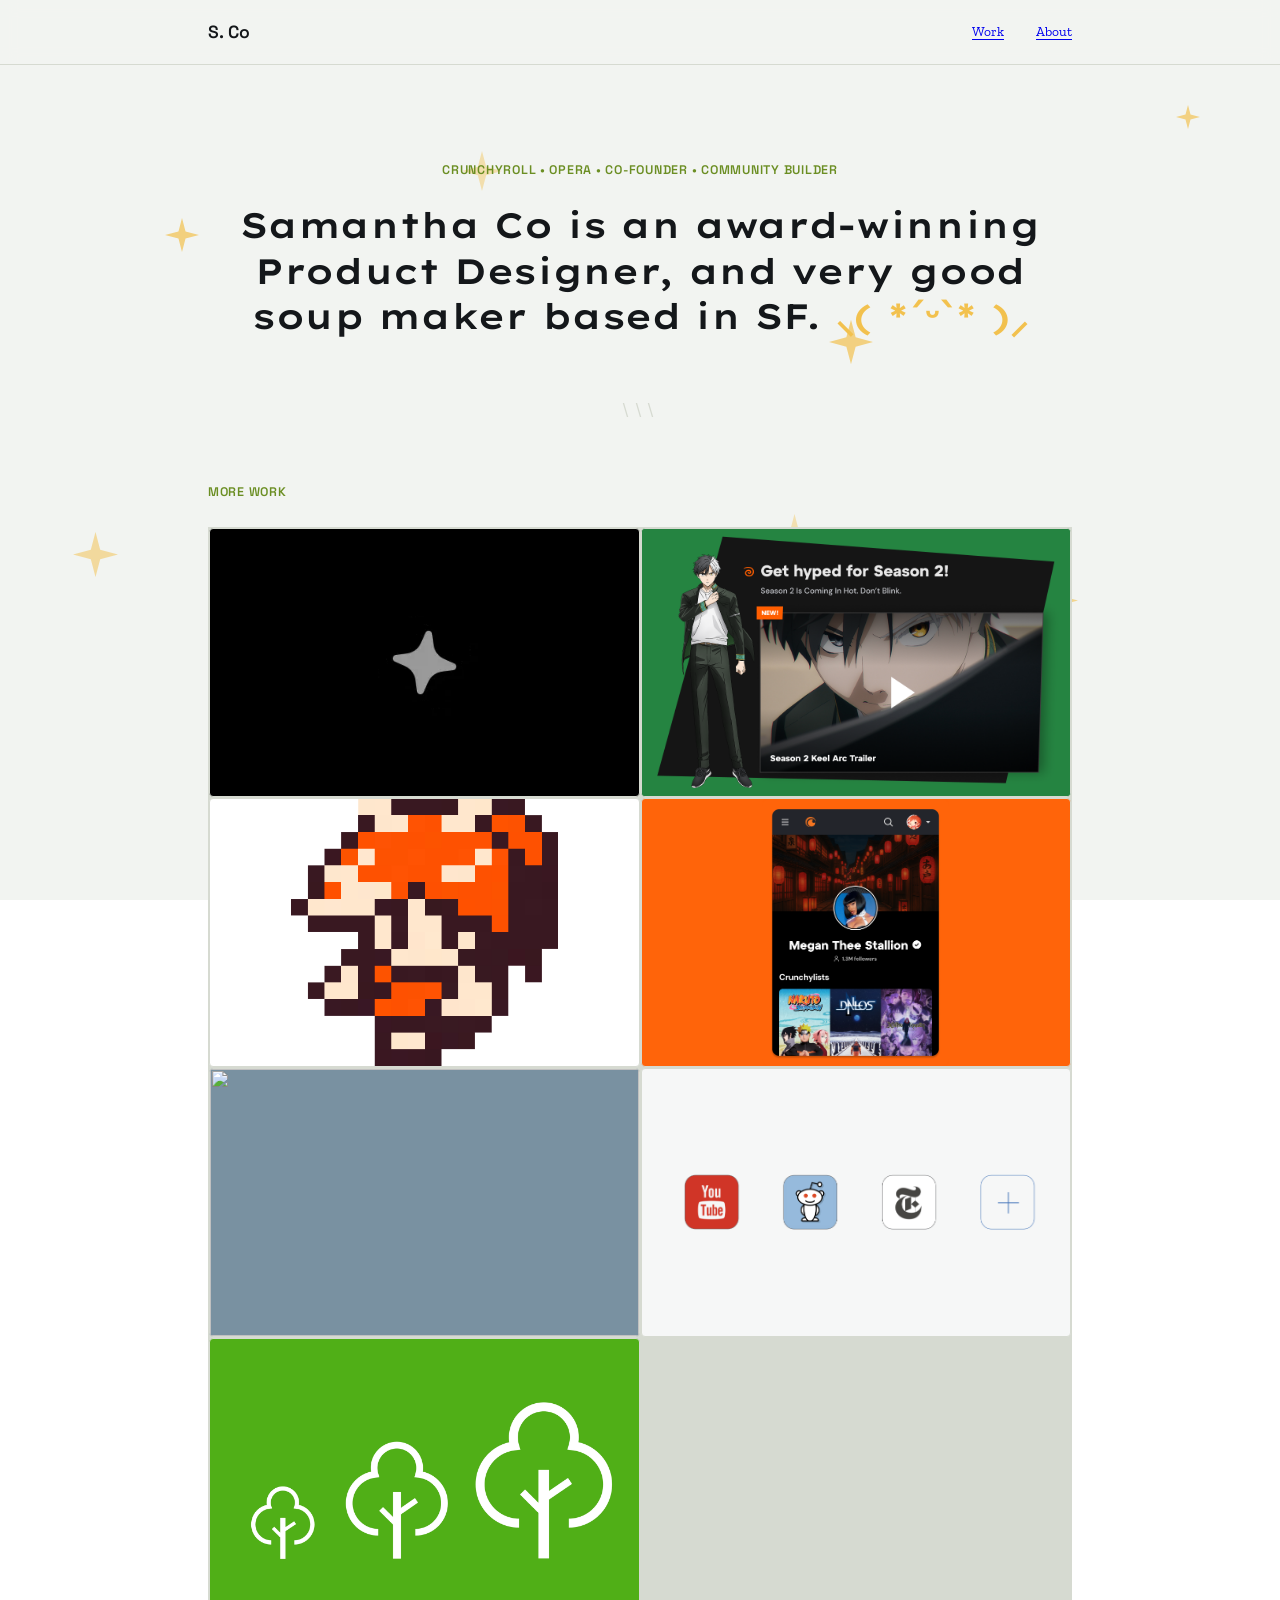
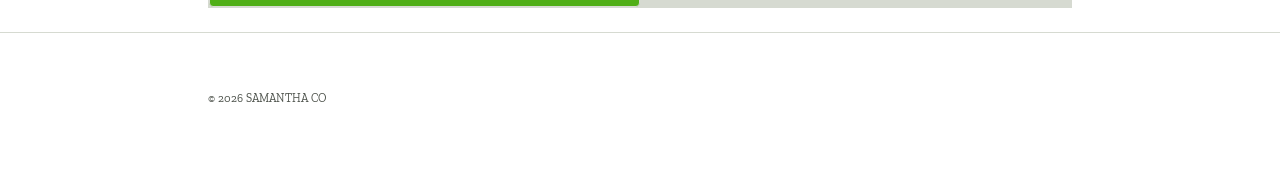
==== commit 65b72912: "thumbansl" ====
--- a/index.html
+++ b/index.html
@@ -41,46 +41,53 @@
     <span class="section-label">More Work</span>
     <div class="grid">
 
-      <a href="esr.html" class="card reveal">
-        <div class="card-thumb"><img src="esr-lrx.webp" alt="" onerror="this.parentElement.style.display='none'"></div>
-        <h3>End Slate Recommendations <span class="card-spark">✦</span></h3>
-        <p>A full-bleed, sparkle-driven end-slate that helped fans discover what to watch next, deployed across all 8 platforms and driving 692M minutes watched.</p>
+      <a href="esr.html" class="card reveal" style="background-color:#000000;">
+        <div class="card-thumb"><img src="esr-glyphs-thumb.webp" alt=""></div>
+        <div class="card-overlay">
+          <h3>End Slate Recommendations <span class="card-spark">✦</span></h3>
+        </div>
       </a>
 
-      <a href="series-redesign.html" class="card reveal">
-        <div class="card-thumb"><img src="" alt="" onerror="this.parentElement.style.display='none'"></div>
-        <h3>Crunchyroll Series Redesign <span class="card-spark">✦</span></h3>
-        <p>Led the redesign of the series page into the definitive resource for a brand, built to guide fans confidently toward their next fandom.</p>
+      <a href="series-redesign.html" class="card reveal" style="background-color:#258441;">
+        <div class="card-thumb"><img src="seriespagethumb.png" alt=""></div>
+        <div class="card-overlay">
+          <h3>Crunchyroll Series Redesign <span class="card-spark">✦</span></h3>
+        </div>
       </a>
 
-      <a href="hime.html" class="card reveal">
-        <div class="card-thumb"><img src="" alt="" onerror="this.parentElement.style.display='none'"></div>
-        <h3>Hime's Quest <span class="card-spark">✦</span></h3>
-        <p>An 8-bit retro game starring Crunchyroll's mascot Hime, built with Limited Edition. Led design on a landing page that doubled as a playable browser demo for the limited-run cartridge drop.</p>
+      <a href="hime.html" class="card reveal" style="background-color:#ffffff;">
+        <div class="card-thumb"><img src="8-bit_Hime.png" alt=""></div>
+        <div class="card-overlay">
+          <h3>Hime's Quest <span class="card-spark">✦</span></h3>
+        </div>
       </a>
 
-      <a href="crunchylists.html" class="card reveal">
-        <div class="card-thumb"><img src="https://hellosamantha.co/s/Crunchylists-Thumb.png" alt="" onerror="this.parentElement.style.display='none'"></div>
-        <h3>Public Crunchylists <span class="card-spark">✦</span></h3>
-        <p>1st Place, Crunchyroll Company-Wide AI Hackathon (2025). Shareable, public-facing watchlists designed to rebuild community and drive discovery — AI-assisted moderation kept list titles and tagging on-brand.</p>
+      <a href="crunchylists.html" class="card reveal" style="background-color:#FF640A;">
+        <div class="card-thumb"><img src="Crunchylists_Thumb.png" alt=""></div>
+        <div class="card-overlay">
+          <h3>Public Crunchylists <span class="card-spark">✦</span></h3>
+        </div>
       </a>
 
-      <a href="zen.html" class="card reveal">
-        <div class="card-thumb"><img src="https://hellosamantha.co/s/zenanimation.gif" alt="" onerror="this.parentElement.style.display='none'"></div>
-        <h3>Zen Screen <span class="card-spark">✦</span></h3>
-        <p>Co-founded digital wellbeing app tackling screen addiction in kids, with parent-managed schedules and "Quiet Time" sessions. Featured on TechCrunch.</p>
+      <a href="zen.html" class="card reveal" style="background-color:#7991A1;">
+        <div class="card-thumb"><img src="zenanimation.gif" alt=""></div>
+        <div class="card-overlay">
+          <h3>Zen Screen <span class="card-spark">✦</span></h3>
+        </div>
       </a>
 
-      <div class="card reveal">
-        <div class="card-thumb"><img src="https://hellosamantha.co/s/toolbarthumb.png" alt="" onerror="this.parentElement.style.display='none'"></div>
-        <h3>Opera × Sprint Toolbar <span class="card-spark">✦</span></h3>
-        <p>Customizable browser toolbar concept built with carrier partner Sprint — set the precedent still visible in Opera's desktop browser today.</p>
+      <div class="card reveal" style="background-color:#F6F7F7;">
+        <div class="card-thumb"><img src="toolbarthumb.webp" alt=""></div>
+        <div class="card-overlay">
+          <h3>Opera × Sprint Toolbar <span class="card-spark">✦</span></h3>
+        </div>
       </div>
 
-      <a href="xiaomi.html" class="card reveal">
-        <div class="card-thumb"><img src="https://hellosamantha.co/s/xiaomithumbnai.png" alt="" onerror="this.parentElement.style.display='none'"></div>
-        <h3>Xiaomi × Opera Max <span class="card-spark">✦</span></h3>
-        <p>Integrated Opera Max data-saving technology into Xiaomi's OEM ecosystem — visible, useful, and never bloatware.</p>
+      <a href="xiaomi.html" class="card reveal" style="background-color:#50AF17;">
+        <div class="card-thumb"><img src="xiaomithumbnai.webp" alt=""></div>
+        <div class="card-overlay">
+          <h3>Xiaomi × Opera Max <span class="card-spark">✦</span></h3>
+        </div>
       </a>
 
 
--- a/styles.css
+++ b/styles.css
@@ -42,6 +42,7 @@
     .reveal{opacity:1; transform:none; transition:none;}
   }
   a{color:inherit; text-decoration:none;}
+  p a, li a{color:var(--link-color); text-decoration:none;}
   .wrap{max-width:920px; margin:0 auto; padding:0 28px;}
 
   /* --- nav --- */
@@ -57,7 +58,7 @@
   .navlinks a{position:relative; padding:4px 0; font-family:'Zilla Slab', serif; color:var(--link-color); text-decoration:underline; text-underline-offset:3px;}
   a:focus-visible{outline:2px solid var(--link-color); outline-offset:3px; border-radius:2px;}
   .about-text a, .footer-links a, .project-body a{
-    font-family:'Zilla Slab', serif; color:var(--link-color); text-decoration:underline; text-underline-offset:3px;
+    font-family:'Zilla Slab', serif; color:var(--link-color); text-decoration:none;
   }
 
   /* --- hero --- */
@@ -112,7 +113,7 @@
     font-family:'Zilla Slab', serif; font-style:italic; font-size:0.9rem; color:var(--ink-soft);
     margin-bottom:0;
   }
-  .project-subhead a{color:var(--link-color); text-decoration:underline; text-underline-offset:3px;}
+  .project-subhead a{color:var(--link-color); text-decoration:none;}
   .subhead-row{display:flex; align-items:center; gap:8px;}
   .company-icon{
     width:20px; height:20px; border-radius:50%; object-fit:cover; flex-shrink:0; display:block;
@@ -140,7 +141,7 @@
   .inline-media img{width:100%; border-radius:6px; border:1px solid var(--line); display:block;}
   .inline-media .media-caption{margin-bottom:0; max-width:none;}
   .stacked-media{display:flex; flex-direction:column; align-items:center;}
-  .stacked-media img{margin-bottom:12px; width:30%;}
+  .stacked-media img{margin-bottom:12px; width:100px; max-width:100%; height:auto;}
   .stacked-media img:last-of-type{margin-bottom:0;}
   .focus-grid{
     display:grid; grid-template-columns:1fr 1fr; gap:28px; align-items:start;
@@ -164,14 +165,25 @@
 
   /* --- project grid --- */
   .grid{display:grid; grid-template-columns:1fr 1fr; gap:1px; background:var(--line); border:1px solid var(--line); margin-top:24px;}
-  .card{background:var(--bg); padding:28px; transition:background 0.2s ease;}
-  .card:hover{background:var(--bg-raised);}
+  .card{
+    position:relative; aspect-ratio:16/10; border-radius:4px; overflow:hidden;
+    background:var(--bg-raised); border:1px solid var(--line); transition:transform 0.2s ease;
+  }
+  .card:hover{transform:scale(1.01);}
+  .card-thumb{width:100%; height:100%; margin:0;}
+  .card-thumb img{width:100%; height:100%; object-fit:contain; display:block;}
+  .card-overlay{
+    position:absolute; inset:0; display:flex; align-items:flex-end;
+    background:linear-gradient(to top, rgba(0,0,0,0.7) 0%, rgba(0,0,0,0) 55%);
+    opacity:0; transition:opacity 0.2s ease; padding:20px;
+  }
+  .card:hover .card-overlay{opacity:1;}
+  .card-overlay h3{
+    font-family:'Lexend Giga', sans-serif; font-weight:600; font-size:1.05rem; color:#fff;
+    display:flex; align-items:center; gap:8px; margin:0;
+  }
+  .card-spark{color:var(--spark); opacity:0; transform:scale(0.6); transition:all 0.25s ease; font-size:0.9rem;}
   .card:hover .card-spark{opacity:1; transform:scale(1);}
-  .card-thumb{width:100%; aspect-ratio:16/10; border-radius:4px; overflow:hidden; background:var(--bg-raised); margin-bottom:16px; border:1px solid var(--line);}
-  .card-thumb img{width:100%; height:100%; object-fit:cover; display:block;}
-  .card h3{font-family:'Lexend Giga', sans-serif; font-weight:600; font-size:1.15rem; display:flex; align-items:center; gap:8px;}
-  .card-spark{color:var(--spark); opacity:0; transform:scale(0.6); transition:all 0.25s ease; font-size:0.9rem;}
-  .card p{font-size:0.9rem; color:var(--ink-soft); margin-top:8px;}
   @media (max-width:640px){.grid{grid-template-columns:1fr;}}
 
   /* --- about --- */
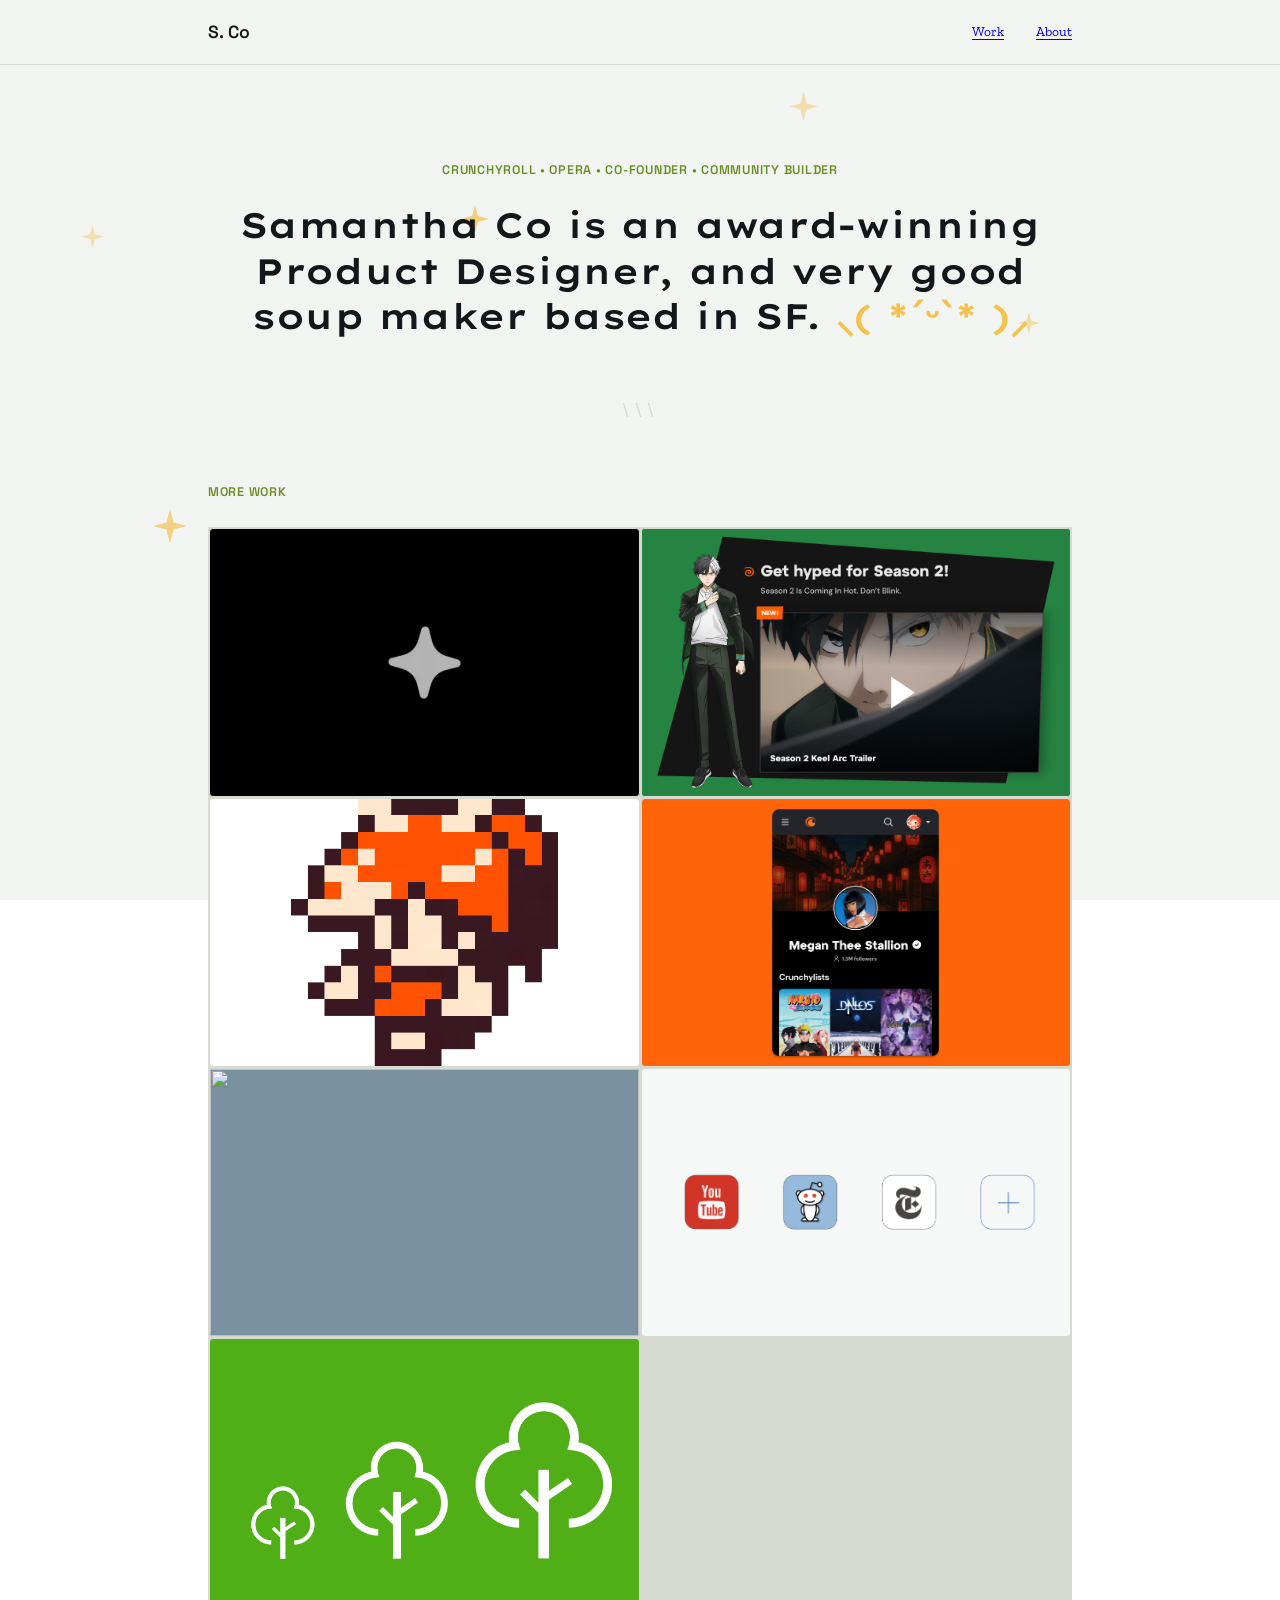
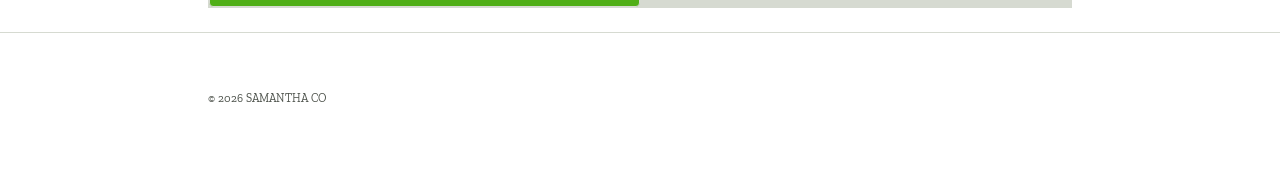
==== commit c5d0e8a2: "Add files via upload" ====
--- a/index.html
+++ b/index.html
@@ -76,12 +76,12 @@
         </div>
       </a>
 
-      <div class="card reveal" style="background-color:#F6F7F7;">
+      <a href="toolbar.html" class="card reveal" style="background-color:#F6F7F7;">
         <div class="card-thumb"><img src="toolbarthumb.webp" alt=""></div>
         <div class="card-overlay">
           <h3>Opera × Sprint Toolbar <span class="card-spark">✦</span></h3>
         </div>
-      </div>
+      </a>
 
       <a href="xiaomi.html" class="card reveal" style="background-color:#50AF17;">
         <div class="card-thumb"><img src="xiaomithumbnai.webp" alt=""></div>
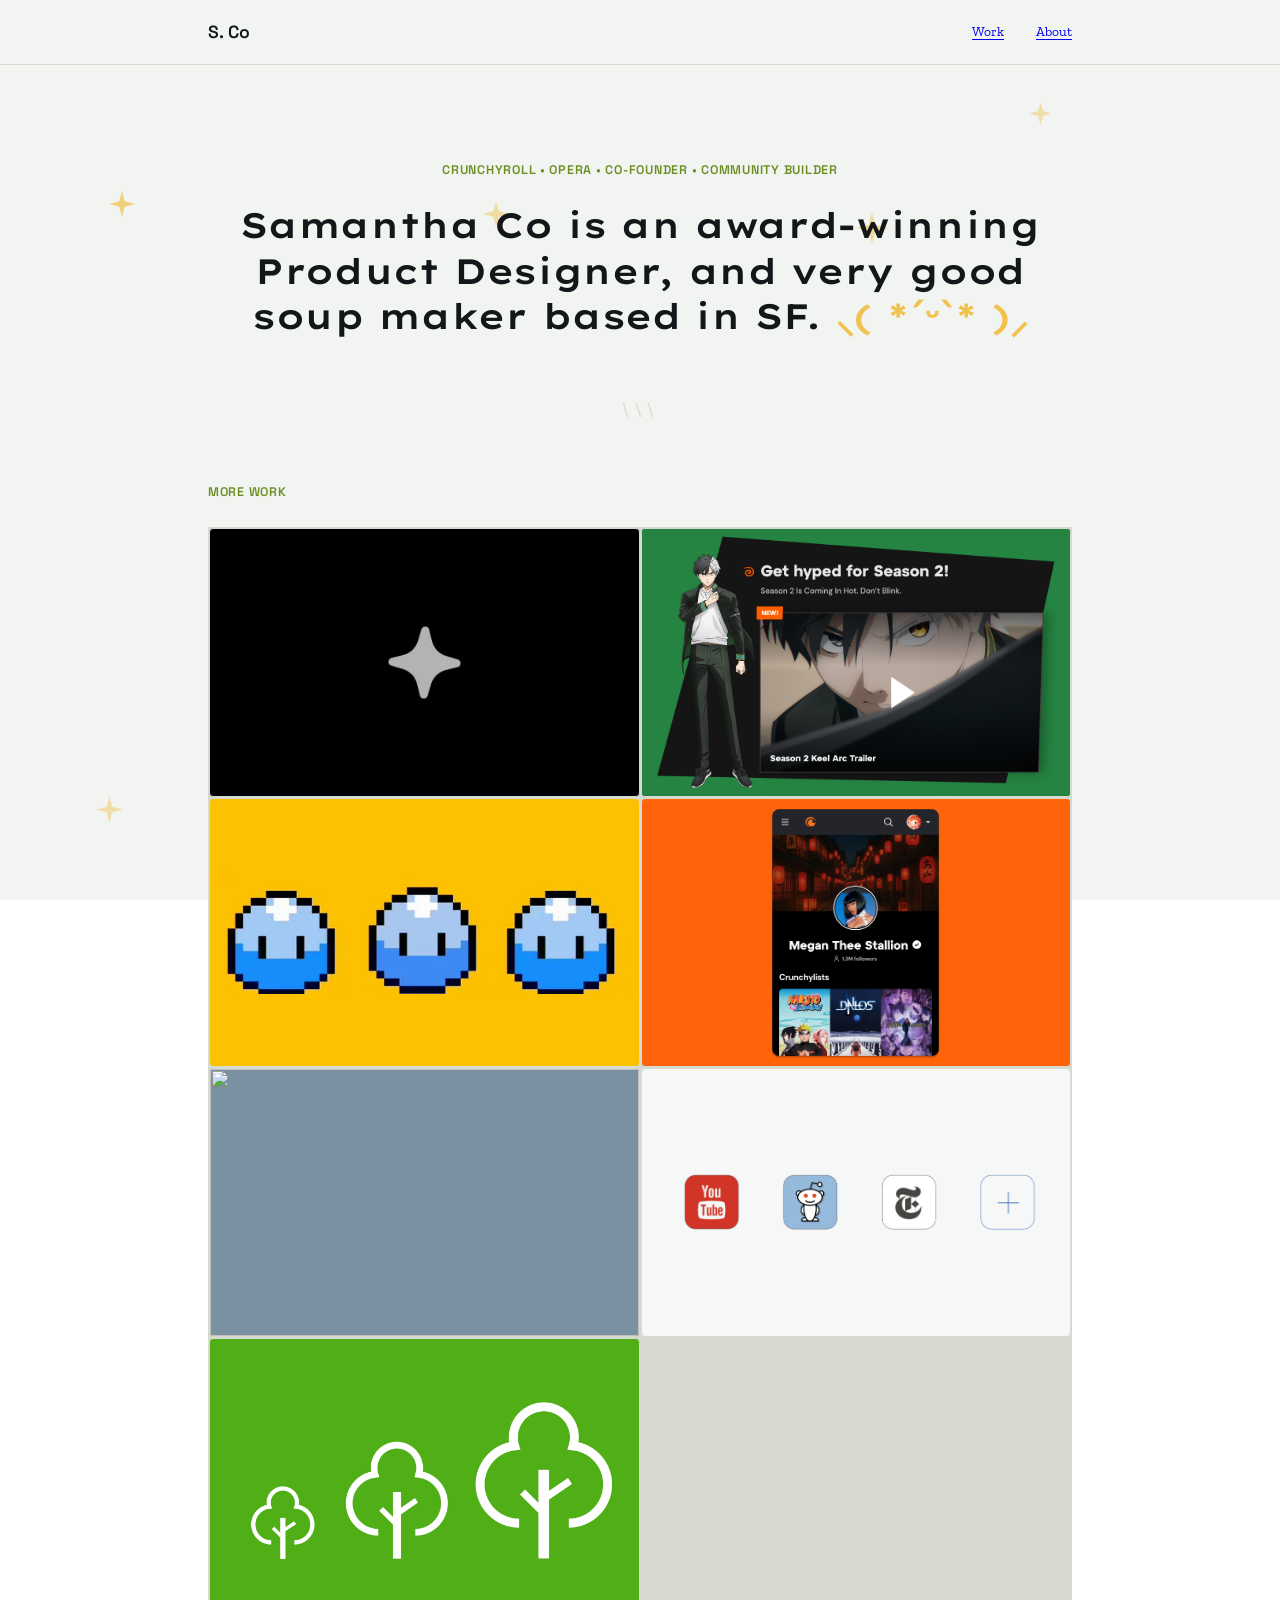
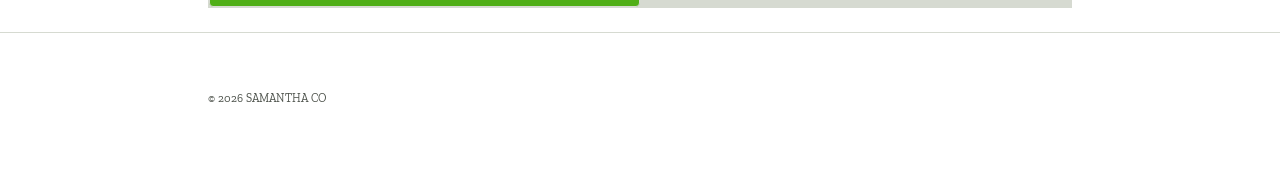
==== commit 2413c89c: "Add files via upload" ====
--- a/index.html
+++ b/index.html
@@ -55,8 +55,8 @@
         </div>
       </a>
 
-      <a href="hime.html" class="card reveal" style="background-color:#ffffff;">
-        <div class="card-thumb"><img src="8-bit_Hime.png" alt=""></div>
+      <a href="hime.html" class="card reveal" style="background-color:#FCC101;">
+        <div class="card-thumb"><img src="hime-thumb.webp" alt=""></div>
         <div class="card-overlay">
           <h3>Hime's Quest <span class="card-spark">✦</span></h3>
         </div>
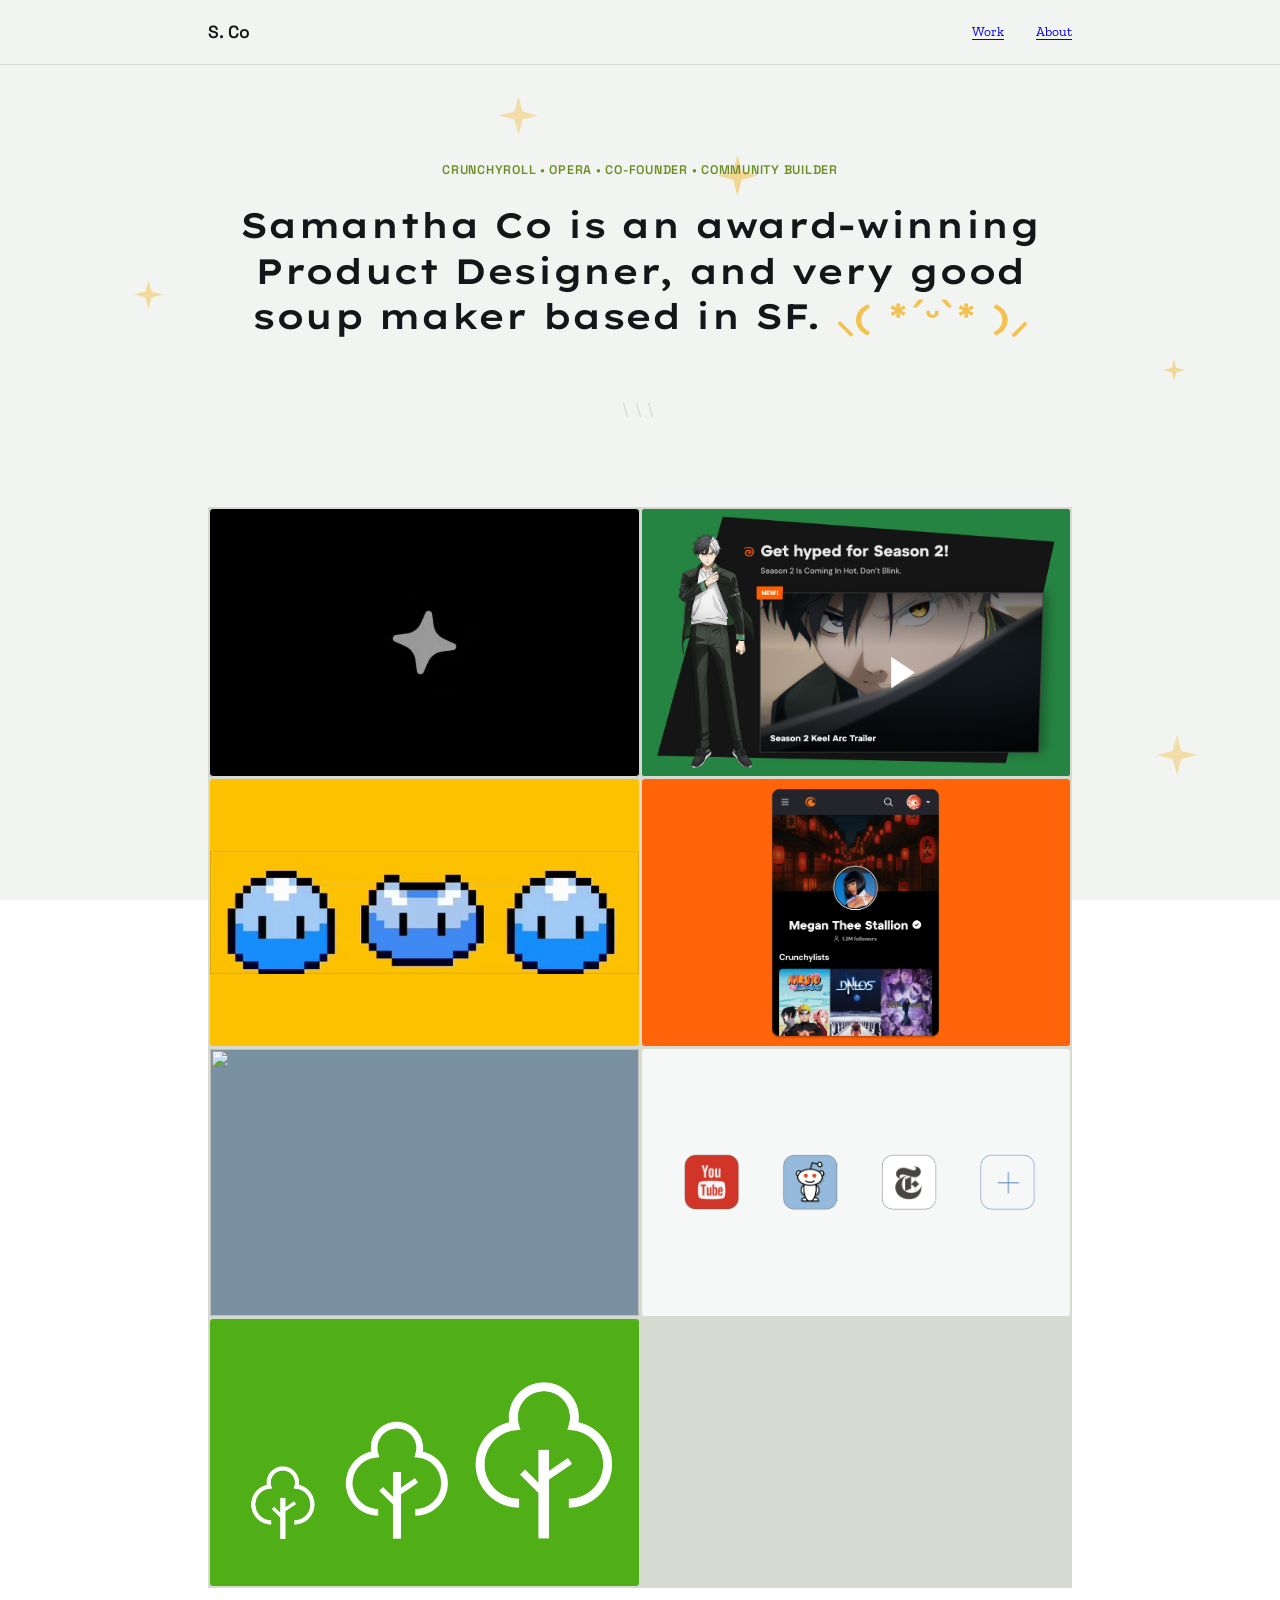
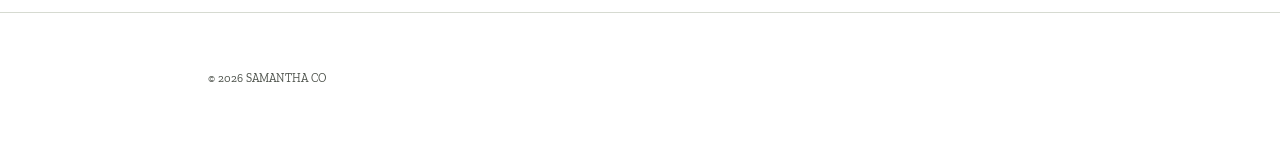
==== commit cf51e94c: "Add files via upload" ====
--- a/index.html
+++ b/index.html
@@ -38,7 +38,6 @@
 
 <section class="section" id="work">
   <div class="wrap">
-    <span class="section-label">More Work</span>
     <div class="grid">
 
       <a href="esr.html" class="card reveal" style="background-color:#000000;">
